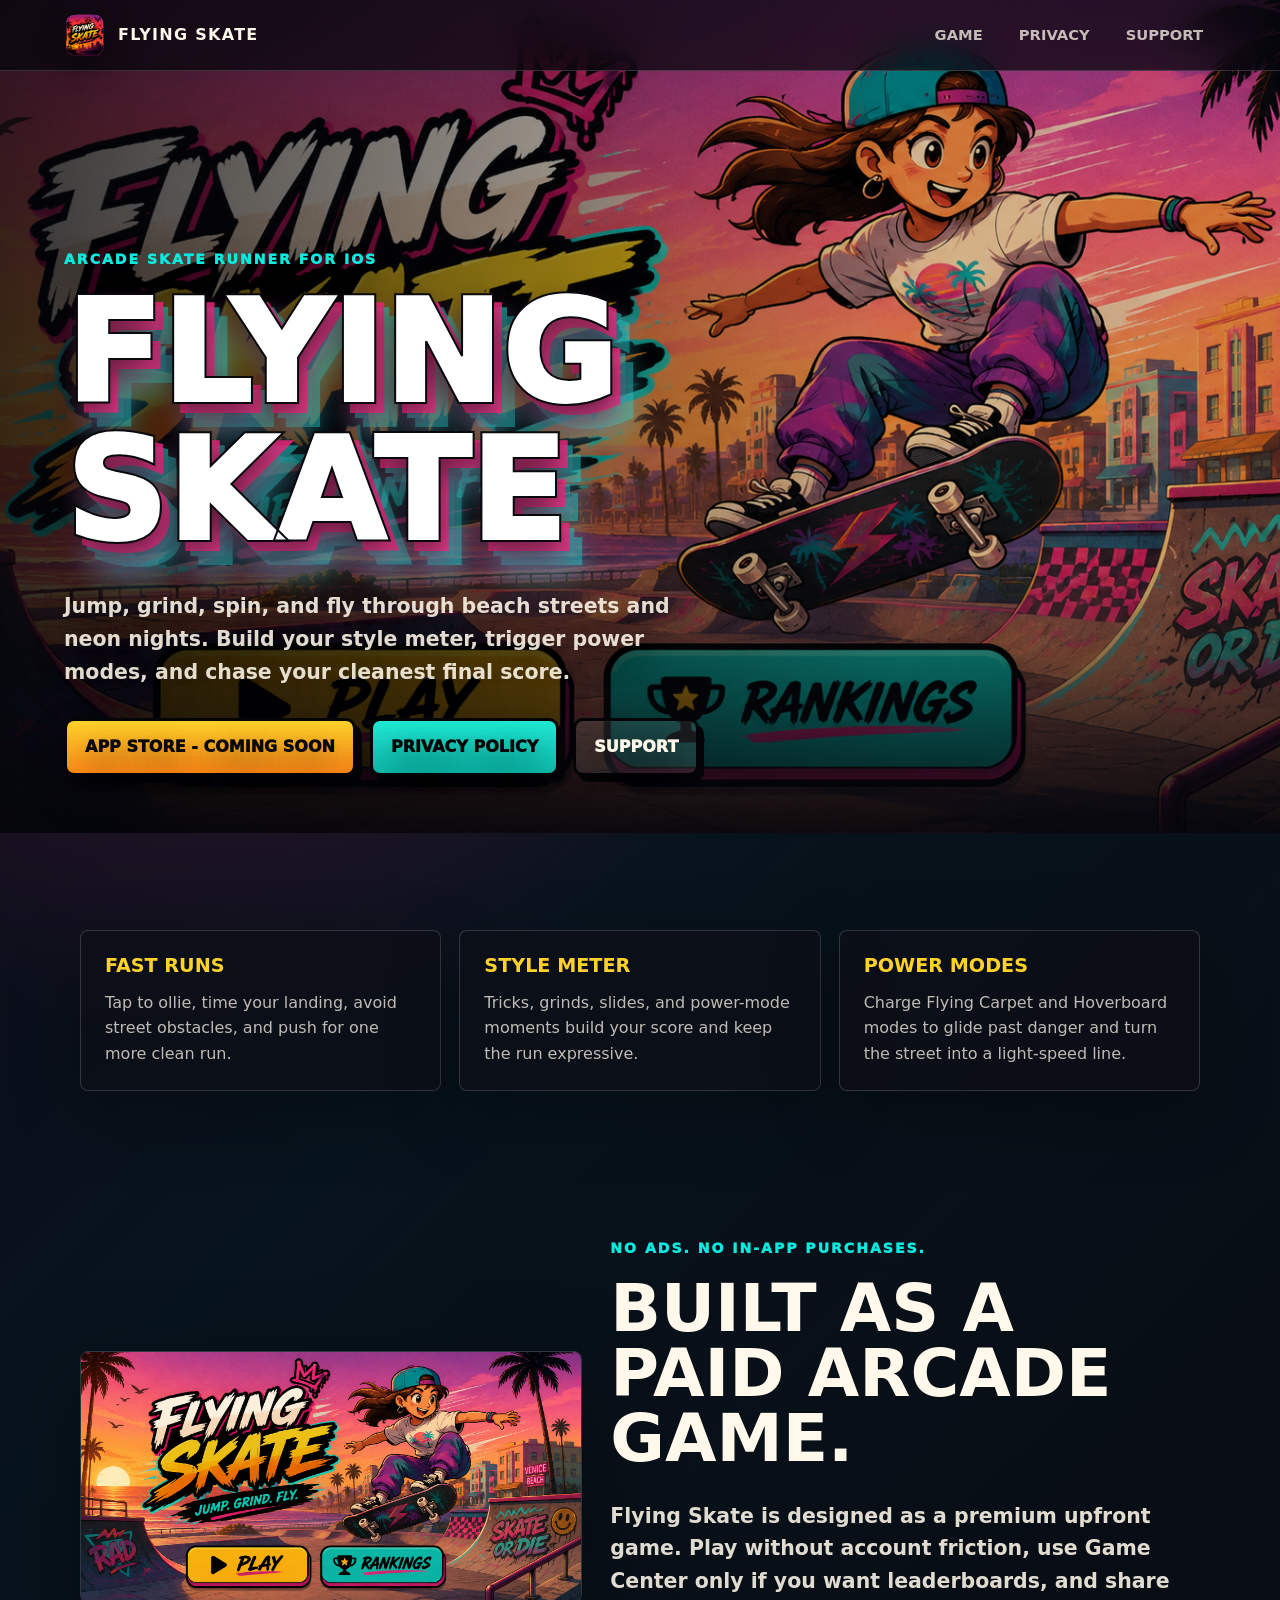
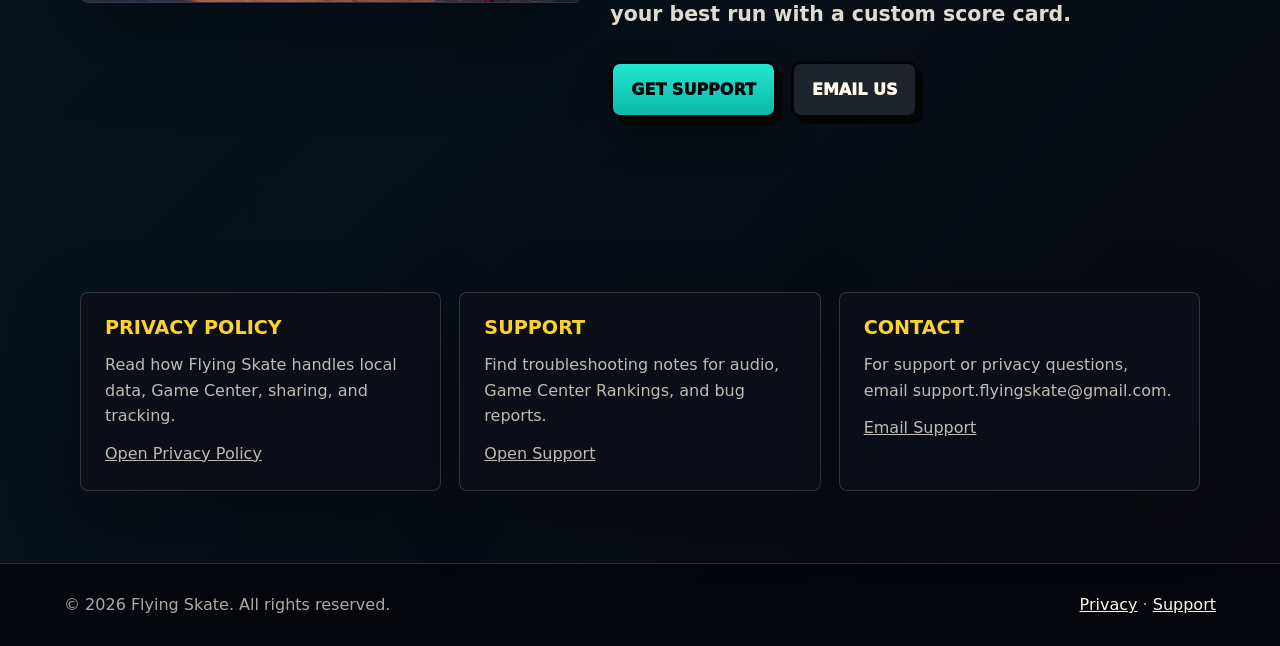
==== index.html @ 89aad6ee "Add Flying Skate public website" ====
<!doctype html>
<html lang="en">
<head>
  <meta charset="utf-8">
  <meta name="viewport" content="width=device-width, initial-scale=1">
  <meta name="description" content="Flying Skate is a fast arcade skate runner for iOS. Jump, grind, fly, and chase your best score.">
  <title>Flying Skate</title>
  <link rel="icon" href="assets/app-icon.png">
  <link rel="stylesheet" href="assets/site.css">
</head>
<body>
  <div class="page">
    <header class="site-header">
      <a class="brand" href="index.html" aria-label="Flying Skate home">
        <img src="assets/app-icon.png" alt="">
        <span>Flying Skate</span>
      </a>
      <nav class="nav" aria-label="Main navigation">
        <a href="#game">Game</a>
        <a href="privacy.html">Privacy</a>
        <a href="support.html">Support</a>
      </nav>
    </header>

    <main>
      <section class="hero" id="game">
        <div class="hero-bg" aria-hidden="true"></div>
        <div class="hero-content">
          <p class="eyebrow">Arcade skate runner for iOS</p>
          <h1>Flying Skate</h1>
          <p class="hero-copy">Jump, grind, spin, and fly through beach streets and neon nights. Build your style meter, trigger power modes, and chase your cleanest final score.</p>
          <div class="cta-row">
            <a class="button primary" href="#" aria-disabled="true">App Store - Coming Soon</a>
            <a class="button secondary" href="privacy.html">Privacy Policy</a>
            <a class="button ghost" href="support.html">Support</a>
          </div>
        </div>
      </section>

      <section class="section">
        <div class="section-inner grid">
          <article class="feature">
            <h3>Fast Runs</h3>
            <p>Tap to ollie, time your landing, avoid street obstacles, and push for one more clean run.</p>
          </article>
          <article class="feature">
            <h3>Style Meter</h3>
            <p>Tricks, grinds, slides, and power-mode moments build your score and keep the run expressive.</p>
          </article>
          <article class="feature">
            <h3>Power Modes</h3>
            <p>Charge Flying Carpet and Hoverboard modes to glide past danger and turn the street into a light-speed line.</p>
          </article>
        </div>
      </section>

      <section class="section">
        <div class="section-inner split">
          <img class="poster" src="assets/title-screen-flying-skate.png" alt="Flying Skate title screen showing the skater, Venice Beach background, Play button, and Rankings button.">
          <div>
            <p class="eyebrow">No ads. No in-app purchases.</p>
            <h2>Built as a paid arcade game.</h2>
            <p class="hero-copy">Flying Skate is designed as a premium upfront game. Play without account friction, use Game Center only if you want leaderboards, and share your best run with a custom score card.</p>
            <div class="cta-row">
              <a class="button secondary" href="support.html">Get Support</a>
              <a class="button ghost" href="mailto:support.flyingskate@gmail.com">Email Us</a>
            </div>
          </div>
        </div>
      </section>

      <section class="section">
        <div class="section-inner grid">
          <article class="doc-card">
            <h3>Privacy Policy</h3>
            <p>Read how Flying Skate handles local data, Game Center, sharing, and tracking.</p>
            <p><a href="privacy.html">Open Privacy Policy</a></p>
          </article>
          <article class="doc-card">
            <h3>Support</h3>
            <p>Find troubleshooting notes for audio, Game Center Rankings, and bug reports.</p>
            <p><a href="support.html">Open Support</a></p>
          </article>
          <article class="doc-card">
            <h3>Contact</h3>
            <p>For support or privacy questions, email support.flyingskate@gmail.com.</p>
            <p><a href="mailto:support.flyingskate@gmail.com">Email Support</a></p>
          </article>
        </div>
      </section>
    </main>

    <footer class="site-footer">
      <span>© 2026 Flying Skate. All rights reserved.</span>
      <span><a href="privacy.html">Privacy</a> · <a href="support.html">Support</a></span>
    </footer>
  </div>
</body>
</html>
---- assets/site.css ----
:root {
  color-scheme: dark;
  --bg: #08080d;
  --panel: rgba(13, 15, 24, 0.82);
  --panel-strong: rgba(7, 8, 12, 0.94);
  --text: #fff8eb;
  --muted: rgba(255, 248, 235, 0.74);
  --cyan: #0ceadf;
  --pink: #ff2b86;
  --yellow: #ffd22b;
  --orange: #ff8a18;
  --line: rgba(255, 255, 255, 0.16);
  --shadow: rgba(0, 0, 0, 0.42);
}

* {
  box-sizing: border-box;
}

html {
  scroll-behavior: smooth;
}

body {
  margin: 0;
  min-height: 100vh;
  background:
    radial-gradient(circle at 18% 18%, rgba(255, 43, 134, 0.22), transparent 30%),
    radial-gradient(circle at 80% 4%, rgba(12, 234, 223, 0.18), transparent 28%),
    linear-gradient(135deg, #120817 0%, #07131d 42%, #09090f 100%);
  color: var(--text);
  font-family: Inter, ui-sans-serif, system-ui, -apple-system, BlinkMacSystemFont, "Segoe UI", sans-serif;
  line-height: 1.6;
}

a {
  color: inherit;
}

.page {
  overflow: hidden;
}

.site-header {
  position: fixed;
  z-index: 20;
  top: 0;
  left: 0;
  right: 0;
  display: flex;
  align-items: center;
  justify-content: space-between;
  gap: 24px;
  padding: 14px clamp(18px, 5vw, 72px);
  background: rgba(5, 6, 12, 0.72);
  border-bottom: 1px solid var(--line);
  backdrop-filter: blur(18px);
}

.brand {
  display: inline-flex;
  align-items: center;
  gap: 12px;
  font-weight: 900;
  letter-spacing: 0.08em;
  text-transform: uppercase;
  text-decoration: none;
}

.brand img {
  width: 42px;
  height: 42px;
  border-radius: 12px;
  box-shadow: 0 10px 26px var(--shadow);
}

.nav {
  display: flex;
  align-items: center;
  gap: 10px;
  font-size: 0.92rem;
  font-weight: 800;
  text-transform: uppercase;
}

.nav a {
  padding: 8px 12px;
  border: 1px solid transparent;
  border-radius: 999px;
  color: var(--muted);
  text-decoration: none;
}

.nav a:hover,
.nav a:focus-visible {
  color: var(--text);
  border-color: rgba(255, 255, 255, 0.24);
  outline: none;
}

.hero {
  position: relative;
  min-height: 92vh;
  display: grid;
  align-items: end;
  padding: 120px clamp(20px, 5vw, 82px) 52px;
}

.hero-bg {
  position: absolute;
  inset: 0;
  background-image:
    linear-gradient(90deg, rgba(4, 5, 10, 0.80) 0%, rgba(4, 5, 10, 0.42) 42%, rgba(4, 5, 10, 0.16) 70%),
    linear-gradient(0deg, rgba(4, 5, 10, 0.92) 0%, transparent 34%),
    url("title-screen-flying-skate.png");
  background-size: cover;
  background-position: center;
  transform: scale(1.012);
}

.hero-content {
  position: relative;
  max-width: 760px;
  text-shadow: 0 12px 28px rgba(0, 0, 0, 0.58);
}

.eyebrow {
  display: inline-flex;
  margin: 0 0 16px;
  color: var(--cyan);
  font-size: 0.88rem;
  font-weight: 950;
  letter-spacing: 0.14em;
  text-transform: uppercase;
}

h1,
h2,
h3 {
  margin: 0;
  line-height: 0.98;
}

h1 {
  max-width: 680px;
  color: #fff;
  font-size: clamp(4rem, 11vw, 9rem);
  font-weight: 1000;
  letter-spacing: 0;
  text-transform: uppercase;
  -webkit-text-stroke: 2px #08080d;
  filter: drop-shadow(8px 9px 0 rgba(255, 43, 134, 0.86)) drop-shadow(13px 14px 0 rgba(12, 234, 223, 0.58));
}

.hero-copy {
  max-width: 620px;
  margin: 28px 0 0;
  color: rgba(255, 248, 235, 0.88);
  font-size: clamp(1.06rem, 1.8vw, 1.28rem);
  font-weight: 650;
}

.cta-row {
  display: flex;
  flex-wrap: wrap;
  gap: 14px;
  margin-top: 30px;
}

.button {
  display: inline-flex;
  align-items: center;
  justify-content: center;
  min-height: 48px;
  padding: 13px 18px;
  border: 3px solid #050507;
  border-radius: 10px;
  box-shadow: 6px 7px 0 #050507, 0 18px 38px rgba(0, 0, 0, 0.30);
  font-weight: 950;
  text-decoration: none;
  text-transform: uppercase;
}

.button.primary {
  background: linear-gradient(180deg, var(--yellow), var(--orange));
  color: #09090d;
}

.button.secondary {
  background: linear-gradient(180deg, #20e8d2, #0db7a9);
  color: #050507;
}

.button.ghost {
  background: rgba(255, 255, 255, 0.09);
  color: var(--text);
  box-shadow: 5px 6px 0 #050507;
}

.section {
  padding: 72px clamp(20px, 5vw, 82px);
}

.section-inner {
  max-width: 1120px;
  margin: 0 auto;
}

.section h2 {
  font-size: clamp(2.2rem, 5.2vw, 4.4rem);
  text-transform: uppercase;
}

.grid {
  display: grid;
  grid-template-columns: repeat(3, minmax(0, 1fr));
  gap: 18px;
  margin-top: 30px;
}

.feature,
.doc-card,
.markdown-body {
  background: var(--panel);
  border: 1px solid var(--line);
  border-radius: 8px;
  box-shadow: 0 22px 70px rgba(0, 0, 0, 0.30);
}

.feature,
.doc-card {
  padding: 24px;
}

.feature h3,
.doc-card h3 {
  color: var(--yellow);
  font-size: 1.2rem;
  line-height: 1.18;
  text-transform: uppercase;
}

.feature p,
.doc-card p {
  margin: 12px 0 0;
  color: var(--muted);
}

.split {
  display: grid;
  grid-template-columns: 0.92fr 1.08fr;
  gap: 28px;
  align-items: center;
}

.poster {
  width: 100%;
  border: 1px solid var(--line);
  border-radius: 8px;
  box-shadow: 0 28px 90px rgba(0, 0, 0, 0.36);
}

.policy-hero {
  padding-top: 132px;
}

.markdown-body {
  max-width: 900px;
  margin: 0 auto;
  padding: clamp(24px, 5vw, 54px);
  color: rgba(255, 248, 235, 0.9);
}

.markdown-body h1 {
  margin-bottom: 22px;
  font-size: clamp(2.6rem, 7vw, 5.6rem);
}

.markdown-body h2 {
  margin-top: 36px;
  color: var(--yellow);
  font-size: clamp(1.5rem, 3vw, 2rem);
}

.markdown-body h3 {
  margin-top: 28px;
  color: var(--cyan);
  font-size: 1.16rem;
}

.markdown-body p,
.markdown-body li {
  color: rgba(255, 248, 235, 0.82);
}

.markdown-body code {
  color: var(--cyan);
  font-family: ui-monospace, SFMono-Regular, Menlo, Monaco, Consolas, monospace;
}

.site-footer {
  display: flex;
  flex-wrap: wrap;
  align-items: center;
  justify-content: space-between;
  gap: 18px;
  padding: 28px clamp(20px, 5vw, 82px);
  color: rgba(255, 248, 235, 0.68);
  border-top: 1px solid var(--line);
  background: rgba(4, 5, 10, 0.8);
}

.site-footer a {
  color: var(--text);
}

@media (max-width: 860px) {
  .site-header {
    position: sticky;
    flex-direction: column;
    align-items: flex-start;
  }

  .nav {
    width: 100%;
    overflow-x: auto;
  }

  .hero {
    min-height: 82vh;
    padding-top: 62px;
  }

  .grid,
  .split {
    grid-template-columns: 1fr;
  }

  h1 {
    font-size: clamp(3.2rem, 18vw, 6rem);
  }
}
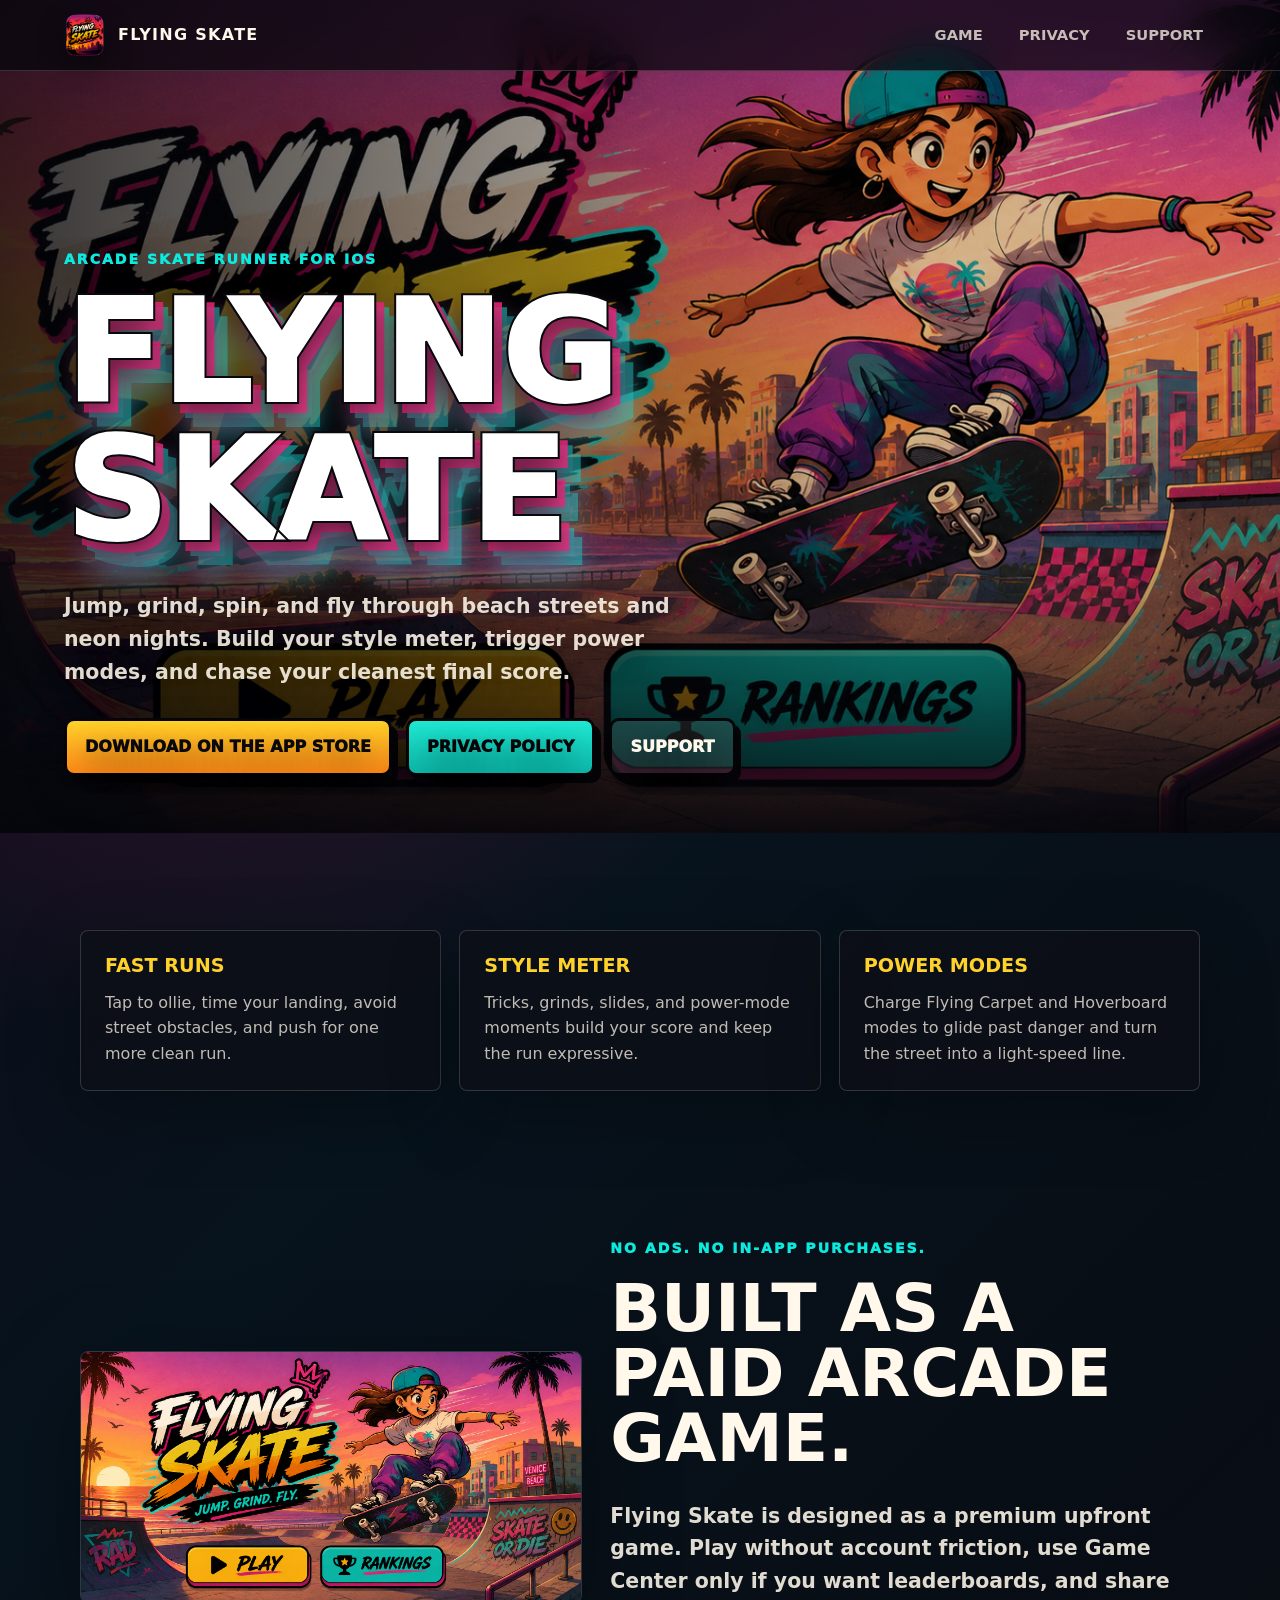
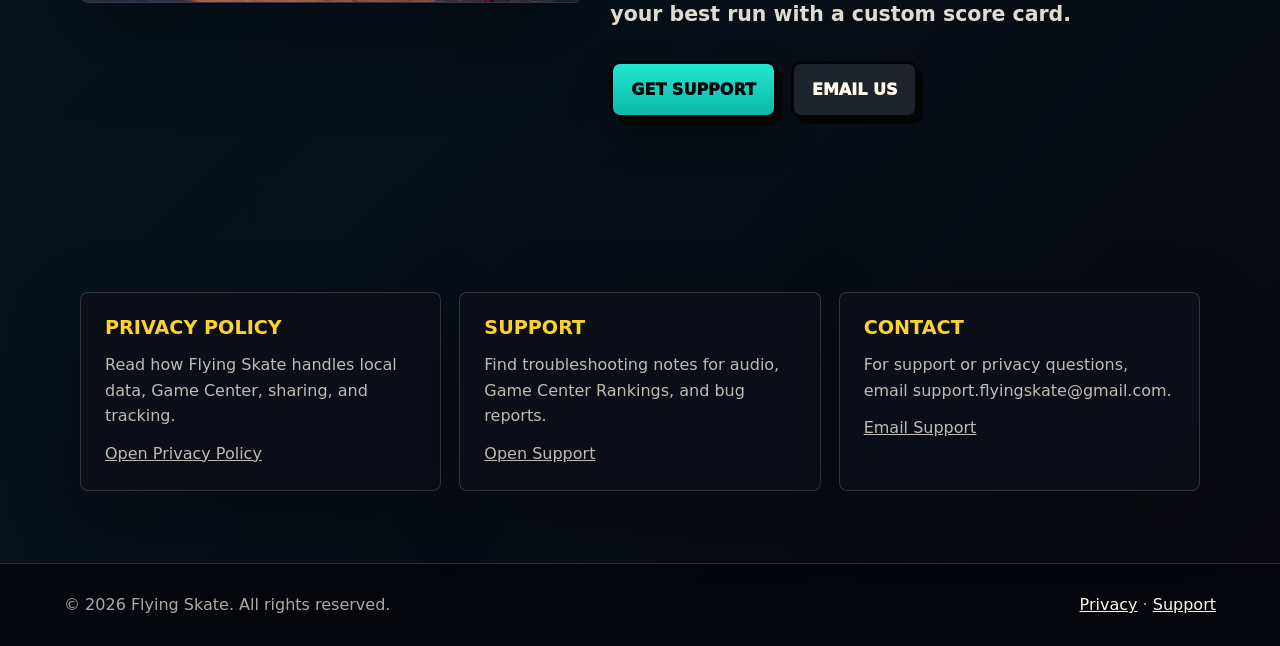
==== commit 30fe9493: "Add App Store link now that Flying Skate is live Co-Authored-By: Claude Sonnet 4.6 <noreply@anthropi" ====
--- a/index.html
+++ b/index.html
@@ -30,7 +30,7 @@
           <h1>Flying Skate</h1>
           <p class="hero-copy">Jump, grind, spin, and fly through beach streets and neon nights. Build your style meter, trigger power modes, and chase your cleanest final score.</p>
           <div class="cta-row">
-            <a class="button primary" href="#" aria-disabled="true">App Store - Coming Soon</a>
+            <a class="button primary" href="https://apps.apple.com/ch/app/flying-skate/id6771325051?l=fr-FR">Download on the App Store</a>
             <a class="button secondary" href="privacy.html">Privacy Policy</a>
             <a class="button ghost" href="support.html">Support</a>
           </div>
